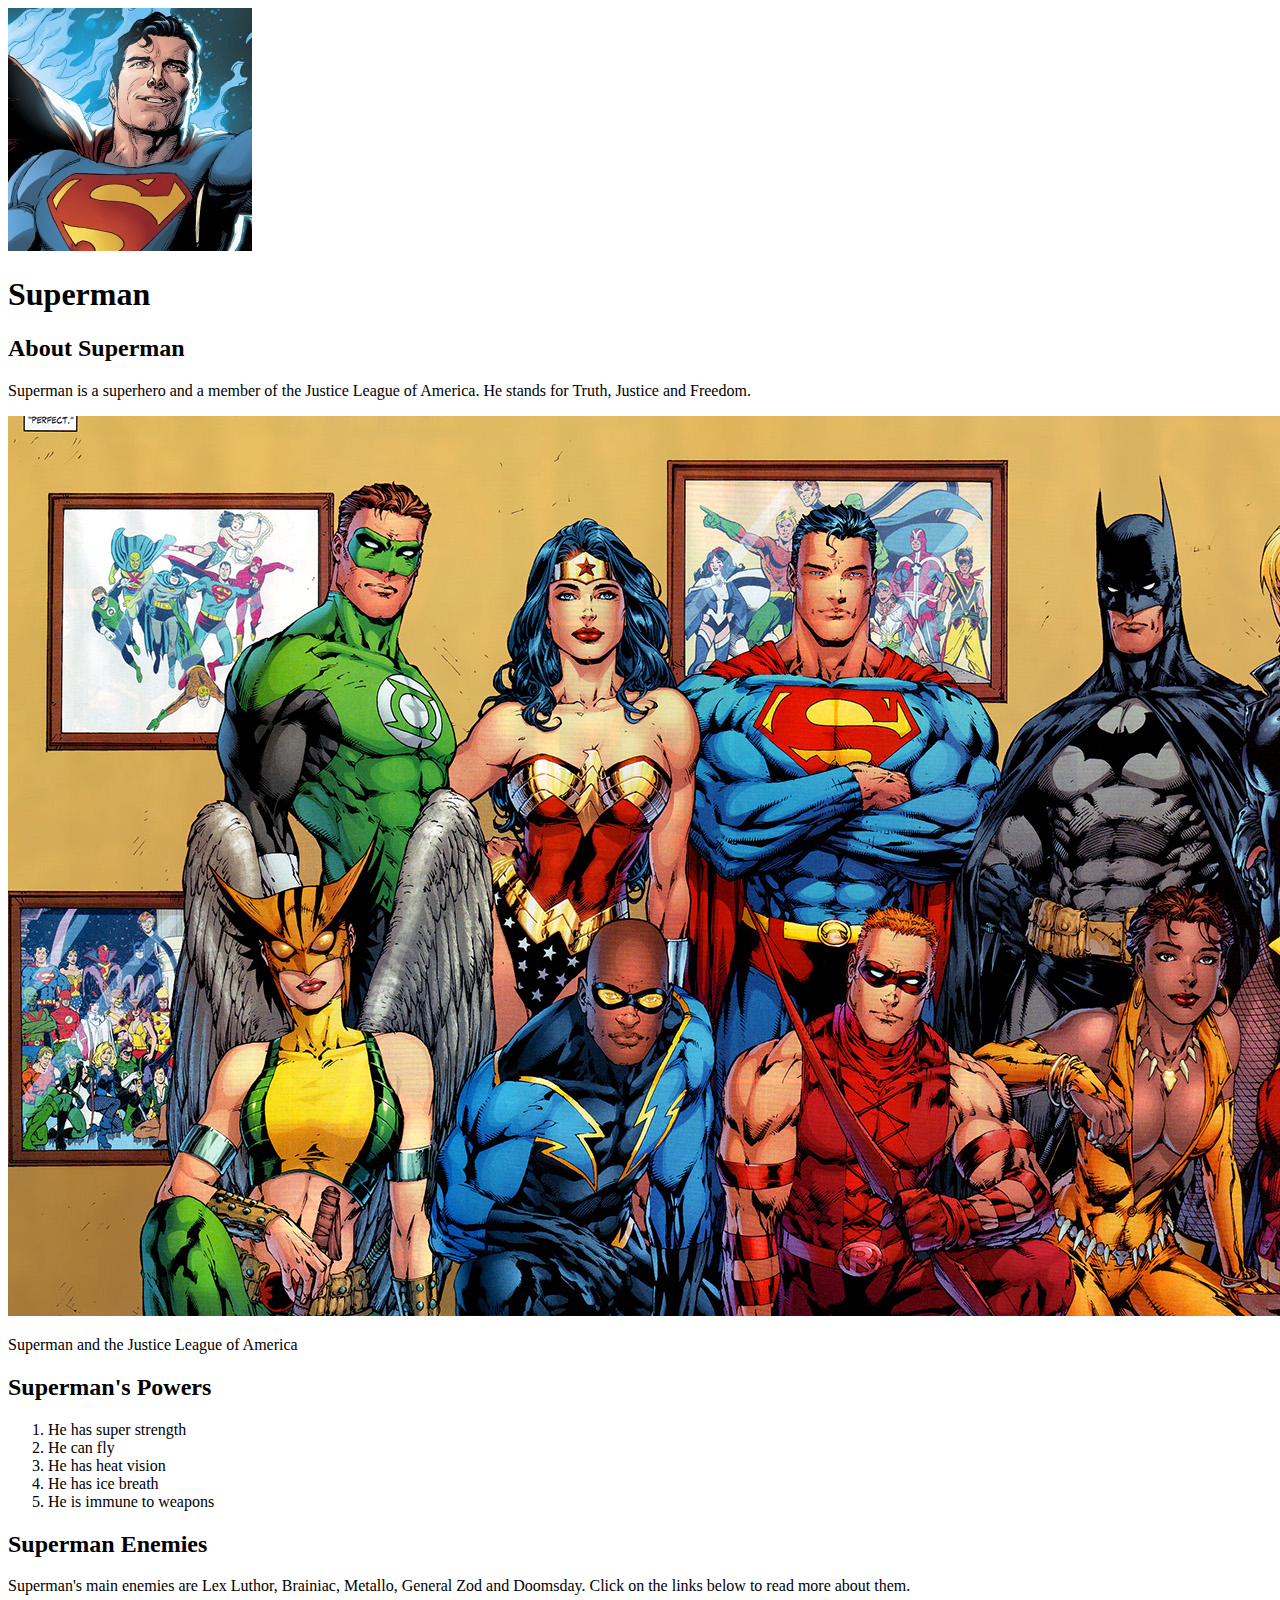
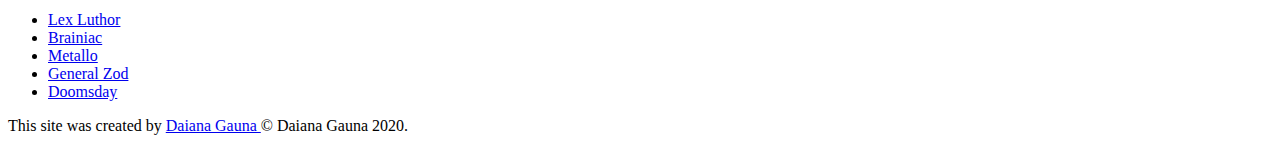
==== index.html @ be7ac1d4 "added bio images and links" ====
<!DOCTYPE html>
<html>
<head>
	
<title>Superman</title>

<link rel="icon" href="img/superman-avatar.jpg">

</head>
<body>
	<!-- header element -->

	<header>
		<img src="img/superman-avatar.jpg">
		<h1>Superman</h1>
	</header>
<!-- main element -->
<main>
	<h2>About Superman</h2>
	<p> Superman is a superhero and a member of the Justice League of America. He stands for Truth, Justice and Freedom. </p>
	<img src="img/superman-jla.jpg">
	<p> Superman and the Justice League of America</p>
	<!-- superman powers -->
	<h2> Superman's Powers</h2>
	<ol>
		<li>He has super strength </li>
		<li>He can fly</li>
		<li>He has heat vision</li>
		<li>He has ice breath</li>
		<li>He is immune to weapons</li>
	</ol>
	<!-- superman enemies -->

	<h2>Superman Enemies</h2>
	<p>Superman's main enemies are Lex Luthor, Brainiac, Metallo, General Zod and Doomsday. Click on the links below to read more about them.</p>
	<ul>
		<li><a target="_blank" href="https://en.wikipedia.org/wiki/Lex_Luthor">Lex Luthor</a></li>
        <li><a target="_blank" href="https://en.wikipedia.org/wiki/Brainiac_(character)">Brainiac</a></li>
        <li><a target="_blank" href="https://en.wikipedia.org/wiki/Metallo">Metallo</a></li>
        <li><a target="_blank" href="https://en.wikipedia.org/wiki/General_Zod">General Zod</a></li>
        <li><a target="_blank" href="https://en.wikipedia.org/wiki/Doomsday_(DC_Comics)">Doomsday</a></li>

	</ul>



</main>
<!-- footer -->
<footer>This site was created by <a target="_blank" href="https://www.behance.net/daianagauna">Daiana Gauna </a> &copy; Daiana Gauna 2020.
</footer>

</body>
</html>
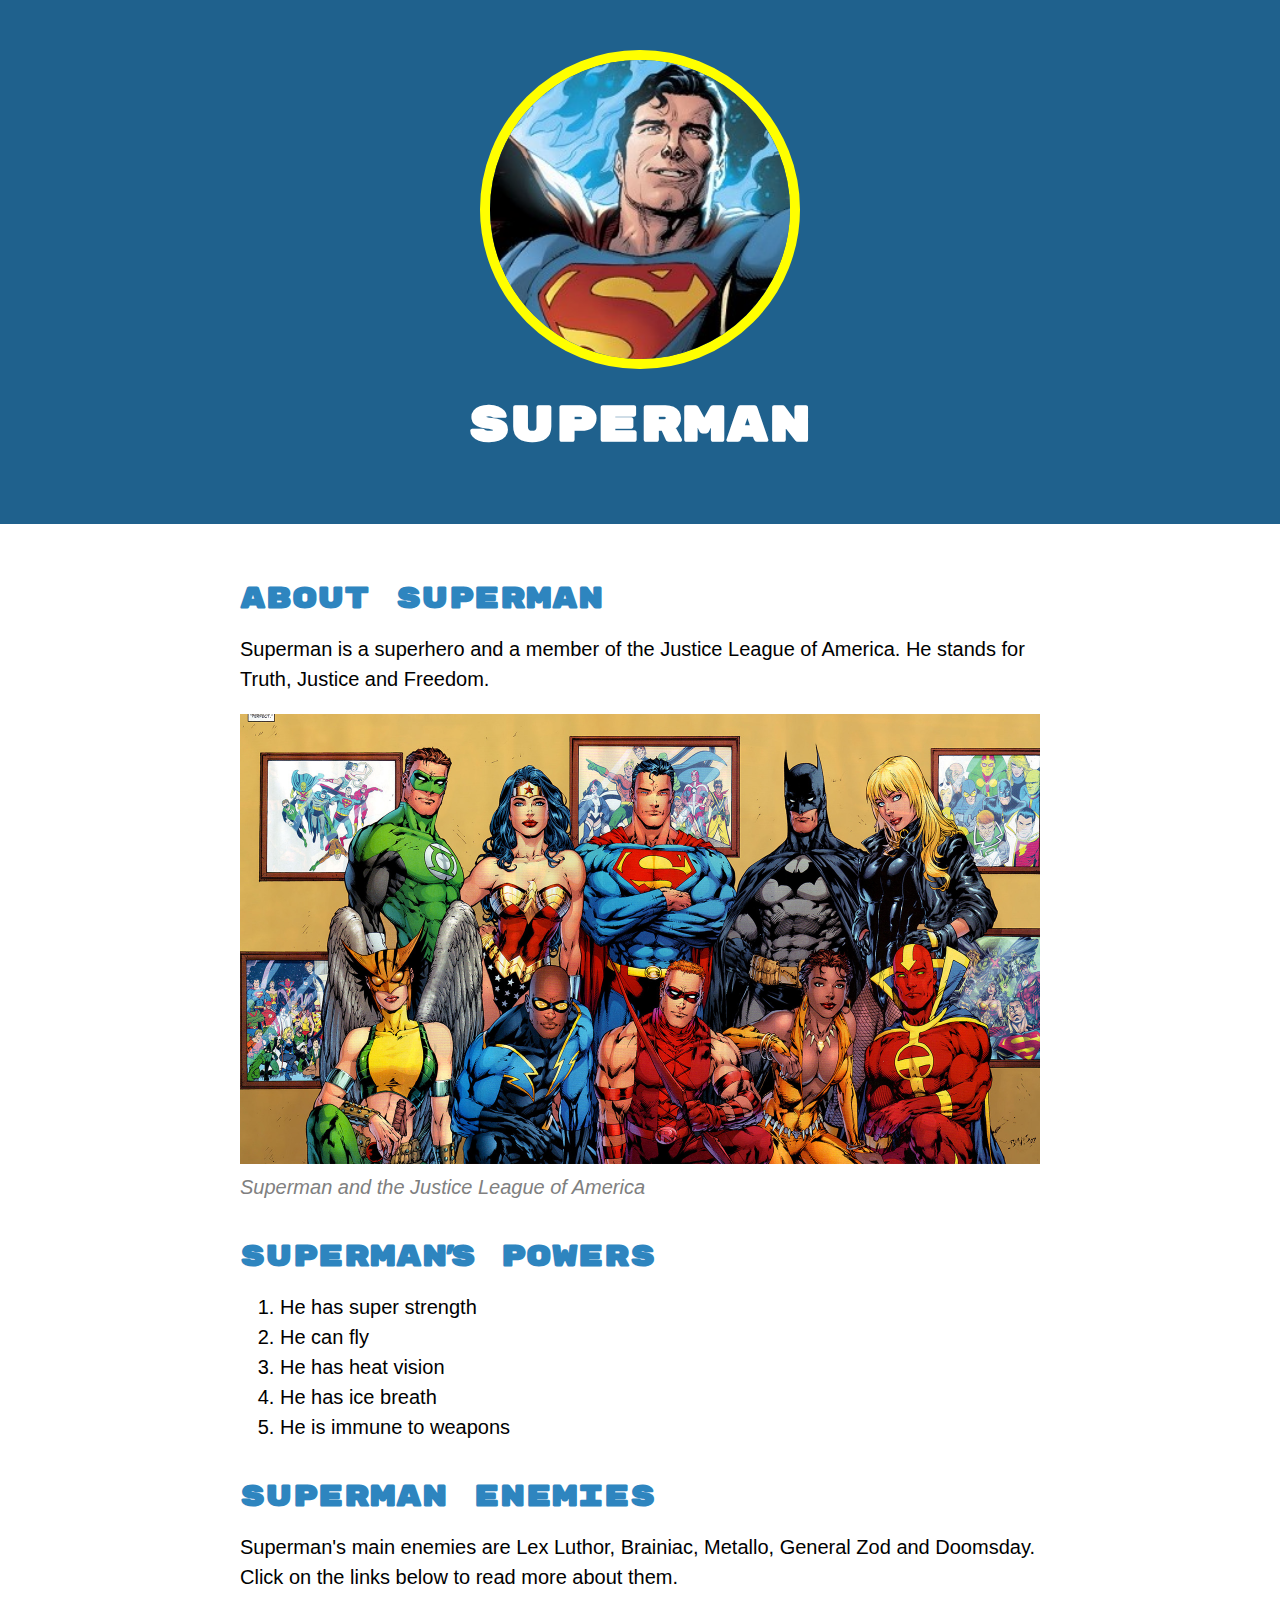
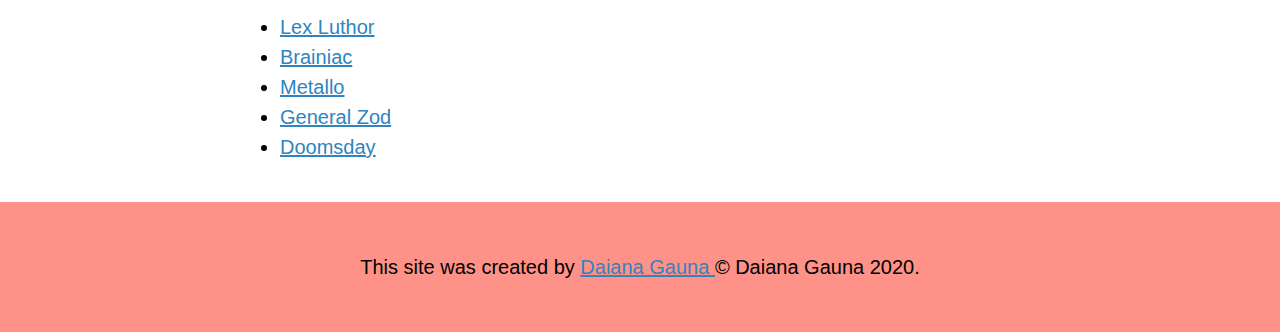
==== commit 036c3b4f: "wrote the css for superman" ====
--- a/index.html
+++ b/index.html
@@ -3,8 +3,9 @@
 <head>
 	
 <title>Superman</title>
-
 <link rel="icon" href="img/superman-avatar.jpg">
+<link rel="stylesheet" type="text/css" href="css/hero.css">
+<link href="https://fonts.googleapis.com/css?family=Rubik+Mono+One&display=swap" rel="stylesheet">
 
 </head>
 <body>
@@ -19,7 +20,7 @@
 	<h2>About Superman</h2>
 	<p> Superman is a superhero and a member of the Justice League of America. He stands for Truth, Justice and Freedom. </p>
 	<img src="img/superman-jla.jpg">
-	<p> Superman and the Justice League of America</p>
+	<p class="caption"> Superman and the Justice League of America</p>
 	<!-- superman powers -->
 	<h2> Superman's Powers</h2>
 	<ol>
--- a/css/hero.css
+++ b/css/hero.css
@@ -0,0 +1,52 @@
+body{ 
+	margin: 0;
+	font-family: helvetica , arial , sans-serif;
+	font-size: 20px;
+	line-height: 30px;
+}
+header
+{background-color: #1F618D;
+text-align: center; 
+padding-top: 50px;
+padding-bottom: 50px
+ }
+ h1,h2 {font-family: 'Rubik Mono One', sans-serif;}
+
+header h1 {color: white;
+	font-size: 50px;
+
+
+}
+header img {
+	border-radius: 170px;
+	width: 300px;
+border: 10px solid yellow;}
+
+main {
+	max-width: 800px;
+	margin: 0 auto;
+	padding:20px;
+}
+
+main img{ max-width: 100%; }
+h2 {
+	font-size: 30px;
+	color: #2E85BF;
+	margin: 40px 0 10px;
+}
+
+a {color:#2E85BF; }
+a:hover {
+	color: #F35757;
+}
+footer { 
+	background-color: #FF9288;
+	text-align: center;
+padding: 50px;
+margin: 0;} 
+
+footer a:hover {color: white; }
+p.caption {color: grey;
+	font-style: italic;
+	margin-top: 0;
+}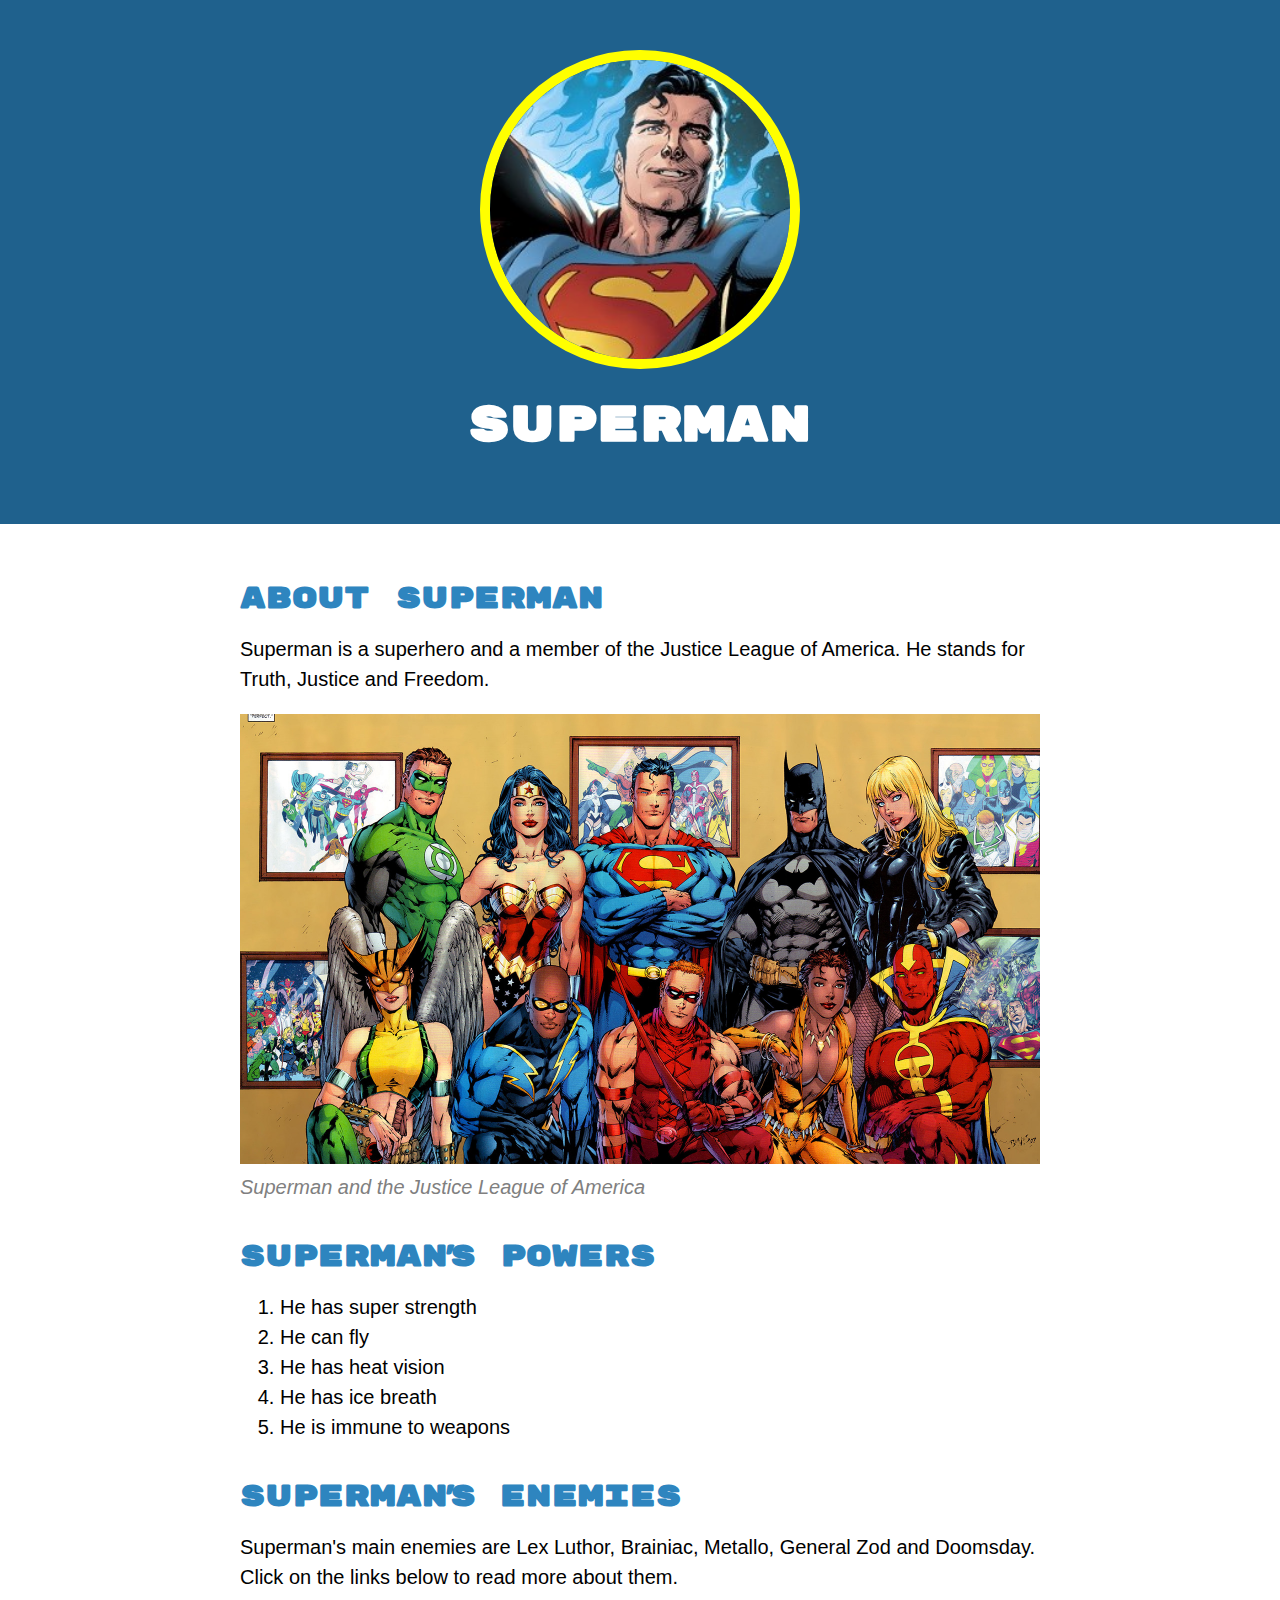
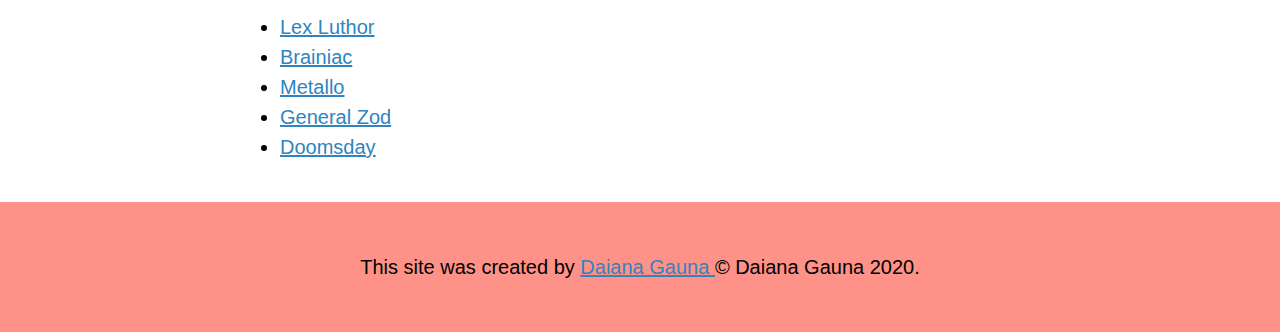
==== commit 9a7b0d5b: "final retouches" ====
--- a/index.html
+++ b/index.html
@@ -32,7 +32,7 @@
 	</ol>
 	<!-- superman enemies -->
 
-	<h2>Superman Enemies</h2>
+	<h2>Superman's Enemies</h2>
 	<p>Superman's main enemies are Lex Luthor, Brainiac, Metallo, General Zod and Doomsday. Click on the links below to read more about them.</p>
 	<ul>
 		<li><a target="_blank" href="https://en.wikipedia.org/wiki/Lex_Luthor">Lex Luthor</a></li>
--- a/css/hero.css
+++ b/css/hero.css
@@ -4,6 +4,7 @@
 	font-size: 20px;
 	line-height: 30px;
 }
+/* header styles*/
 header
 {background-color: #1F618D;
 text-align: center; 
